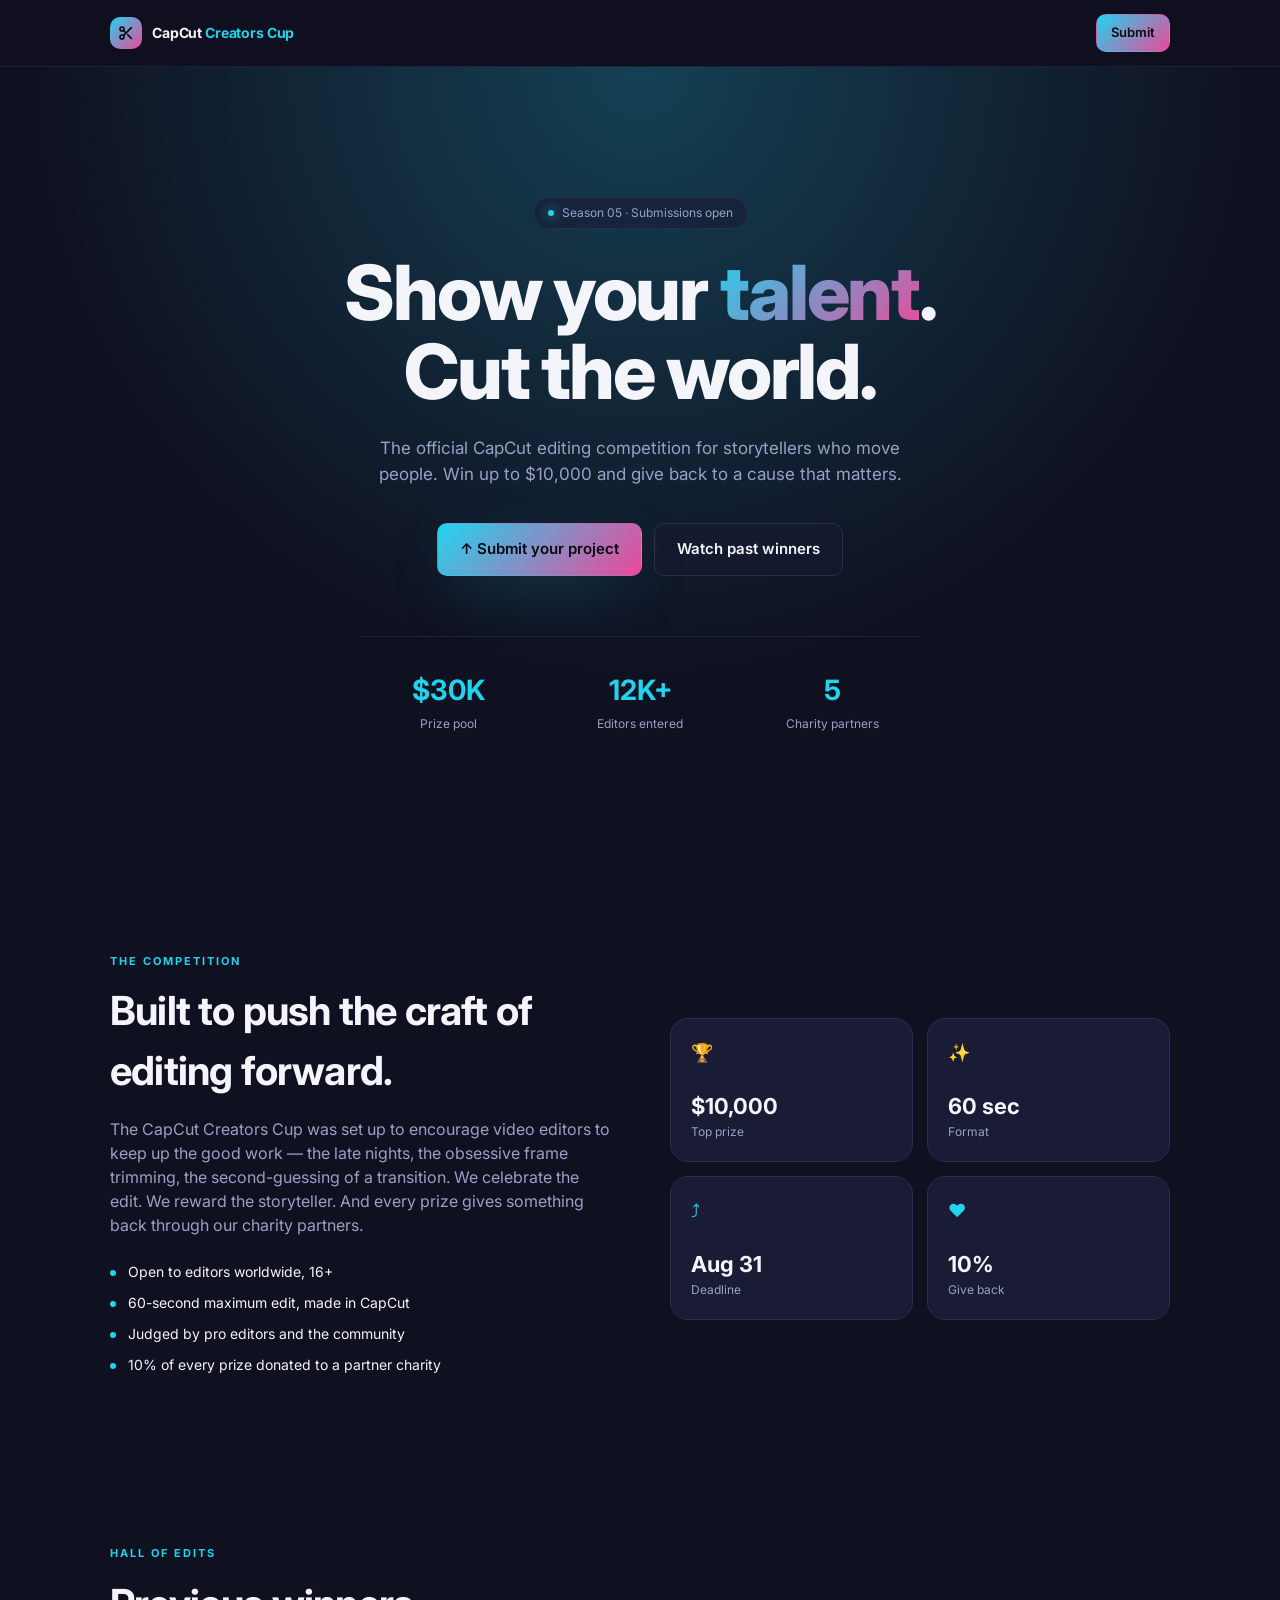
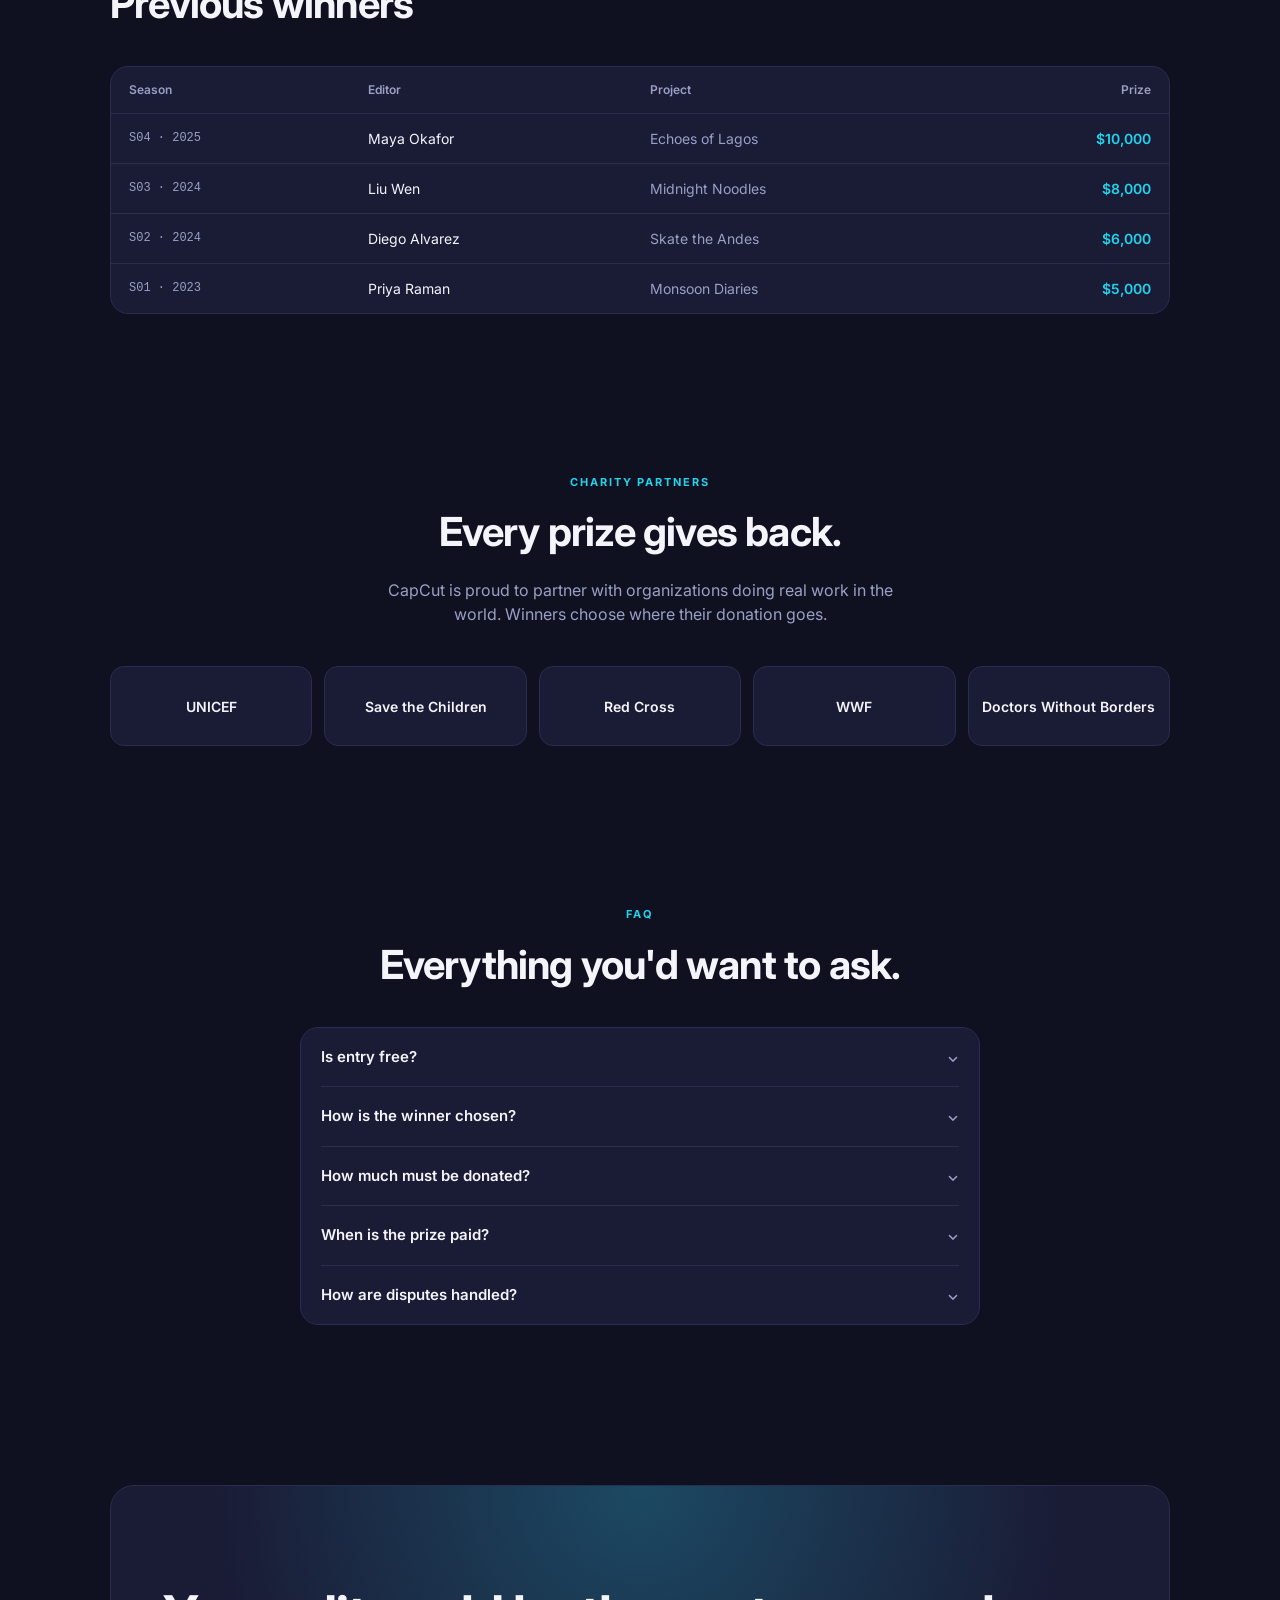
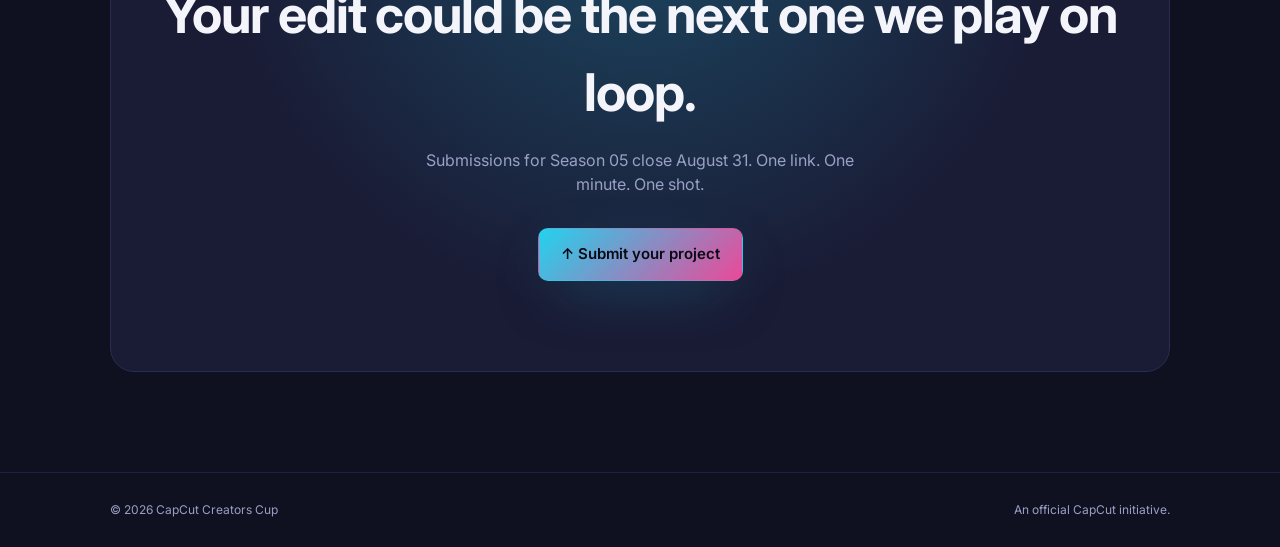
==== index.html @ 231340c8 "Add files via upload" ====
<!doctype html>
<html lang="en">
<head>
<meta charset="utf-8" />
<meta name="viewport" content="width=device-width, initial-scale=1" />
<title>CapCut Creators Cup — Show Your Talent</title>
<meta name="description" content="The official CapCut video editing competition. Submit your edit, win the prize, support a cause." />
<link rel="preconnect" href="https://fonts.googleapis.com">
<link rel="preconnect" href="https://fonts.gstatic.com" crossorigin>
<link href="https://fonts.googleapis.com/css2?family=Inter:wght@400;500;600;700;800&display=swap" rel="stylesheet">
<link rel="stylesheet" href="styles.css" />
</head>
<body>

<!-- NAV -->
<header class="nav">
  <div class="container nav-inner">
    <a href="#" class="logo">
      <span class="logo-mark">
        <!-- scissors icon -->
        <svg viewBox="0 0 24 24" fill="none" stroke="currentColor" stroke-width="2.5" stroke-linecap="round" stroke-linejoin="round"><circle cx="6" cy="6" r="3"/><circle cx="6" cy="18" r="3"/><line x1="20" y1="4" x2="8.12" y2="15.88"/><line x1="14.47" y1="14.48" x2="20" y2="20"/><line x1="8.12" y1="8.12" x2="12" y2="12"/></svg>
      </span>
      <span class="logo-text">CapCut <span class="accent">Creators Cup</span></span>
    </a>
    <a href="submit.html" class="btn btn-primary btn-sm">Submit</a>
  </div>
</header>

<!-- HERO -->
<section class="hero">
  <div class="hero-glow"></div>
  <div class="container hero-inner">
    <div class="pill">
      <span class="dot"></span> Season 05 · Submissions open
    </div>
    <h1 class="display">
      Show your <span class="gradient-text">talent</span>.<br>
      Cut the world.
    </h1>
    <p class="lead">
      The official CapCut editing competition for storytellers who move people.
      Win up to $10,000 and give back to a cause that matters.
    </p>
    <div class="cta-row">
      <a href="submit.html" class="btn btn-primary btn-lg">↑ Submit your project</a>
      <a href="#winners" class="btn btn-outline btn-lg">Watch past winners</a>
    </div>
    <div class="stats">
      <div><div class="stat-num">$30K</div><div class="stat-lbl">Prize pool</div></div>
      <div><div class="stat-num">12K+</div><div class="stat-lbl">Editors entered</div></div>
      <div><div class="stat-num">5</div><div class="stat-lbl">Charity partners</div></div>
    </div>
  </div>
</section>

<!-- ABOUT -->
<section class="container section">
  <div class="grid-2">
    <div>
      <div class="eyebrow">The Competition</div>
      <h2>Built to push the craft of editing forward.</h2>
      <p class="muted">
        The CapCut Creators Cup was set up to encourage video editors to keep
        up the good work — the late nights, the obsessive frame trimming, the
        second-guessing of a transition. We celebrate the edit. We reward the
        storyteller. And every prize gives something back through our charity partners.
      </p>
      <ul class="bullets">
        <li>Open to editors worldwide, 16+</li>
        <li>60-second maximum edit, made in CapCut</li>
        <li>Judged by pro editors and the community</li>
        <li>10% of every prize donated to a partner charity</li>
      </ul>
    </div>
    <div class="feature-grid">
      <div class="feature-card"><div class="ico">🏆</div><div class="big">$10,000</div><div class="muted small">Top prize</div></div>
      <div class="feature-card"><div class="ico">✨</div><div class="big">60 sec</div><div class="muted small">Format</div></div>
      <div class="feature-card"><div class="ico">⤴</div><div class="big">Aug 31</div><div class="muted small">Deadline</div></div>
      <div class="feature-card"><div class="ico">♥</div><div class="big">10%</div><div class="muted small">Give back</div></div>
    </div>
  </div>
</section>

<!-- WINNERS -->
<section id="winners" class="container section">
  <div class="eyebrow">Hall of edits</div>
  <h2>Previous winners</h2>
  <div class="table-wrap">
    <table>
      <thead>
        <tr><th>Season</th><th>Editor</th><th>Project</th><th class="right">Prize</th></tr>
      </thead>
      <tbody>
        <tr><td class="mono muted">S04 · 2025</td><td>Maya Okafor</td><td class="muted">Echoes of Lagos</td><td class="right accent">$10,000</td></tr>
        <tr><td class="mono muted">S03 · 2024</td><td>Liu Wen</td><td class="muted">Midnight Noodles</td><td class="right accent">$8,000</td></tr>
        <tr><td class="mono muted">S02 · 2024</td><td>Diego Alvarez</td><td class="muted">Skate the Andes</td><td class="right accent">$6,000</td></tr>
        <tr><td class="mono muted">S01 · 2023</td><td>Priya Raman</td><td class="muted">Monsoon Diaries</td><td class="right accent">$5,000</td></tr>
      </tbody>
    </table>
  </div>
</section>

<!-- PARTNERS -->
<section class="container section center">
  <div class="eyebrow">Charity partners</div>
  <h2>Every prize gives back.</h2>
  <p class="muted narrow">
    CapCut is proud to partner with organizations doing real work in the world.
    Winners choose where their donation goes.
  </p>
  <div class="partners">
    <div class="partner">UNICEF</div>
    <div class="partner">Save the Children</div>
    <div class="partner">Red Cross</div>
    <div class="partner">WWF</div>
    <div class="partner">Doctors Without Borders</div>
  </div>
</section>

<!-- FAQ -->
<section class="container section narrow-section">
  <div class="center">
    <div class="eyebrow">FAQ</div>
    <h2>Everything you'd want to ask.</h2>
  </div>
  <div class="faq" id="faq">
    <details><summary>Is entry free?</summary><p>Yes. Entry to the CapCut Creators Cup is completely free. You only need a CapCut account and an original edit to submit.</p></details>
    <details><summary>How is the winner chosen?</summary><p>A panel of CapCut editors and guest judges scores entries on creativity, technical skill, storytelling, and use of CapCut features. Community votes count toward 20% of the final score.</p></details>
    <details><summary>How much must be donated?</summary><p>Winners pledge 10% of their prize to one of our partner charities. You choose which partner receives the donation at the time of payout.</p></details>
    <details><summary>When is the prize paid?</summary><p>Prizes are paid within 14 days of the winner announcement, after identity and originality checks are complete.</p></details>
    <details><summary>How are disputes handled?</summary><p>Any dispute about scoring, eligibility, or originality is reviewed by an independent three-person panel. Their decision is final and is communicated within 7 days of the dispute being raised.</p></details>
  </div>
</section>

<!-- FINAL CTA -->
<section id="submit" class="container section">
  <div class="final-cta">
    <div class="hero-glow"></div>
    <div class="final-inner">
      <h2 class="big-h">Your edit could be the next one we play on loop.</h2>
      <p class="muted">Submissions for Season 05 close August 31. One link. One minute. One shot.</p>
      <a href="submit.html" class="btn btn-primary btn-lg">↑ Submit your project</a>
    </div>
  </div>
</section>

<footer class="footer">
  <div class="container foot-inner">
    <div>© 2026 CapCut Creators Cup</div>
    <div>An official CapCut initiative.</div>
  </div>
</footer>

<script src="script.js"></script>
</body>
</html>
---- styles.css ----
/* ---------- Design tokens ---------- */
:root {
  --bg: #0f1020;
  --fg: #f4f4fb;
  --card: #1a1b35;
  --border: #2a2c50;
  --muted: #9aa0c5;
  --primary: #22d3ee;     /* cyan */
  --accent: #ec4899;      /* magenta */
  --primary-fg: #0a0a14;
  --gradient: linear-gradient(135deg, #22d3ee 0%, #ec4899 100%);
  --glow: radial-gradient(circle at 50% 0%, rgba(34,211,238,.25), transparent 60%);
  --shadow-glow: 0 20px 60px -20px rgba(34,211,238,.5);
  --radius: 14px;
}

* { box-sizing: border-box; }

html, body {
  margin: 0;
  padding: 0;
  background: var(--bg);
  color: var(--fg);
  font-family: 'Inter', system-ui, -apple-system, sans-serif;
  -webkit-font-smoothing: antialiased;
  line-height: 1.5;
}

a { color: inherit; text-decoration: none; }

.container { max-width: 1100px; margin: 0 auto; padding: 0 20px; }

/* ---------- Nav ---------- */
.nav {
  position: sticky;
  top: 0;
  z-index: 50;
  background: rgba(15,16,32,.8);
  backdrop-filter: blur(14px);
  border-bottom: 1px solid rgba(42,44,80,.6);
}
.nav-inner {
  display: flex;
  align-items: center;
  justify-content: space-between;
  padding: 14px 20px;
}
.logo { display: flex; align-items: center; gap: 10px; }
.logo-mark {
  width: 32px; height: 32px;
  background: var(--gradient);
  border-radius: 10px;
  display: grid; place-items: center;
  color: var(--primary-fg);
}
.logo-mark svg { width: 16px; height: 16px; }
.logo-text { font-weight: 700; font-size: 14px; letter-spacing: -0.01em; }
.accent { color: var(--primary); }

/* ---------- Buttons ---------- */
.btn {
  display: inline-flex; align-items: center; justify-content: center; gap: 8px;
  border-radius: 10px; font-weight: 600; cursor: pointer;
  transition: opacity .2s, transform .1s, background .2s, border-color .2s;
  border: 1px solid transparent;
}
.btn:active { transform: translateY(1px); }
.btn-sm { padding: 8px 14px; font-size: 13px; }
.btn-lg { padding: 14px 22px; font-size: 15px; }
.btn-primary {
  background: var(--gradient);
  color: var(--primary-fg);
  box-shadow: var(--shadow-glow);
}
.btn-primary:hover { opacity: .92; }
.btn-outline {
  background: rgba(26,27,53,.4);
  border-color: var(--border);
  color: var(--fg);
}
.btn-outline:hover { background: var(--card); }

/* ---------- Hero ---------- */
.hero { position: relative; overflow: hidden; }
.hero-glow {
  position: absolute; inset: 0;
  background: var(--glow);
  pointer-events: none;
}
.hero-inner {
  position: relative;
  text-align: center;
  padding: 80px 20px 100px;
}
@media (min-width: 768px) { .hero-inner { padding: 130px 20px 140px; } }

.pill {
  display: inline-flex; align-items: center; gap: 8px;
  padding: 6px 14px;
  border: 1px solid var(--border);
  background: rgba(26,27,53,.6);
  border-radius: 999px;
  font-size: 12px;
  color: var(--muted);
  margin-bottom: 24px;
  backdrop-filter: blur(8px);
}
.pill .dot { width: 6px; height: 6px; background: var(--primary); border-radius: 50%; box-shadow: 0 0 12px var(--primary); }

.display {
  font-size: clamp(40px, 8vw, 76px);
  font-weight: 800;
  line-height: 1.05;
  letter-spacing: -0.03em;
  margin: 0 auto;
  max-width: 800px;
}
.gradient-text {
  background: var(--gradient);
  -webkit-background-clip: text;
  background-clip: text;
  color: transparent;
}

.lead {
  margin: 24px auto 0;
  max-width: 540px;
  color: var(--muted);
  font-size: 17px;
}

.cta-row {
  display: flex; flex-direction: column; gap: 12px;
  justify-content: center; align-items: center;
  margin-top: 36px;
}
@media (min-width: 640px) { .cta-row { flex-direction: row; } }

.stats {
  display: grid; grid-template-columns: repeat(3, 1fr);
  gap: 16px;
  max-width: 560px;
  margin: 60px auto 0;
  padding-top: 32px;
  border-top: 1px solid rgba(42,44,80,.6);
}
.stat-num { font-size: 28px; font-weight: 700; color: var(--primary); }
.stat-lbl { font-size: 12px; color: var(--muted); margin-top: 4px; }

/* ---------- Sections ---------- */
.section { padding: 80px 20px; }
.center { text-align: center; }
.narrow { max-width: 540px; margin: 16px auto 0; }
.narrow-section { max-width: 720px; }

.eyebrow {
  font-size: 11px; font-weight: 700;
  text-transform: uppercase; letter-spacing: 0.18em;
  color: var(--primary);
  margin-bottom: 12px;
}
h2 { font-size: clamp(28px, 4vw, 40px); font-weight: 700; letter-spacing: -0.02em; margin: 0 0 12px; }
.big-h { font-size: clamp(28px, 5vw, 52px); font-weight: 700; letter-spacing: -0.02em; }
.muted { color: var(--muted); }
.small { font-size: 12px; }

.grid-2 {
  display: grid;
  grid-template-columns: 1fr;
  gap: 40px;
  align-items: center;
}
@media (min-width: 800px) { .grid-2 { grid-template-columns: 1fr 1fr; gap: 60px; } }

.bullets { list-style: none; padding: 0; margin: 24px 0 0; }
.bullets li {
  position: relative;
  padding-left: 18px;
  margin-bottom: 10px;
  font-size: 14px;
}
.bullets li::before {
  content: ''; position: absolute; left: 0; top: 9px;
  width: 6px; height: 6px; border-radius: 50%;
  background: var(--primary);
}

.feature-grid {
  display: grid; grid-template-columns: 1fr 1fr; gap: 14px;
  position: relative;
}
.feature-card {
  background: var(--card);
  border: 1px solid var(--border);
  border-radius: 18px;
  padding: 20px;
}
.feature-card .ico { font-size: 18px; color: var(--primary); }
.feature-card .big { font-size: 22px; font-weight: 700; margin-top: 24px; }

/* ---------- Table ---------- */
.table-wrap {
  margin-top: 32px;
  border: 1px solid var(--border);
  border-radius: 18px;
  background: var(--card);
  overflow: hidden;
}
table { width: 100%; border-collapse: collapse; font-size: 14px; }
th, td { text-align: left; padding: 14px 18px; border-bottom: 1px solid var(--border); }
tbody tr:last-child td { border-bottom: none; }
th { font-size: 12px; color: var(--muted); font-weight: 600; }
.right { text-align: right; }
.mono { font-family: ui-monospace, 'SF Mono', monospace; font-size: 12px; }
td.accent { color: var(--primary); font-weight: 600; }

/* ---------- Partners ---------- */
.partners {
  margin-top: 40px;
  display: grid;
  grid-template-columns: repeat(2, 1fr);
  gap: 12px;
}
@media (min-width: 768px) { .partners { grid-template-columns: repeat(5, 1fr); } }
.partner {
  height: 80px;
  display: grid; place-items: center;
  background: var(--card);
  border: 1px solid var(--border);
  border-radius: 14px;
  font-weight: 600;
  font-size: 14px;
  text-align: center;
  padding: 0 12px;
  transition: border-color .2s, color .2s;
}
.partner:hover { border-color: var(--primary); color: var(--primary); }

/* ---------- FAQ ---------- */
.faq {
  margin-top: 32px;
  background: var(--card);
  border: 1px solid var(--border);
  border-radius: 18px;
  padding: 0 20px;
}
.faq details {
  border-bottom: 1px solid var(--border);
  padding: 18px 0;
}
.faq details:last-child { border-bottom: none; }
.faq summary {
  list-style: none;
  cursor: pointer;
  font-weight: 600;
  font-size: 15px;
  display: flex; justify-content: space-between; align-items: center;
}
.faq summary::-webkit-details-marker { display: none; }
.faq summary::after {
  content: '⌄';
  color: var(--muted);
  transition: transform .2s;
}
.faq details[open] summary::after { transform: rotate(180deg); }
.faq p { margin: 12px 0 0; color: var(--muted); font-size: 14px; }

/* ---------- Final CTA ---------- */
.final-cta {
  position: relative;
  overflow: hidden;
  border: 1px solid var(--border);
  background: var(--card);
  border-radius: 24px;
  padding: 60px 30px;
  text-align: center;
}
@media (min-width: 768px) { .final-cta { padding: 90px 40px; } }
.final-inner { position: relative; }
.final-inner p { max-width: 480px; margin: 16px auto 32px; }

/* ---------- Footer ---------- */
.footer {
  border-top: 1px solid rgba(42,44,80,.6);
  margin-top: 20px;
}
.foot-inner {
  display: flex; flex-direction: column; gap: 8px;
  align-items: center; justify-content: space-between;
  padding: 28px 20px;
  font-size: 12px;
  color: var(--muted);
}
@media (min-width: 640px) { .foot-inner { flex-direction: row; } }

/* ---------- Form page ---------- */
.form-page { padding: 60px 20px 100px; max-width: 760px; }
.form-card {
  background: var(--card);
  border: 1px solid var(--border);
  border-radius: 22px;
  padding: 32px;
  position: relative;
}
@media (min-width: 640px) { .form-card { padding: 40px; } }

.form-grid {
  display: grid;
  grid-template-columns: 1fr 1fr;
  gap: 20px;
}
@media (max-width: 640px) { .form-grid { grid-template-columns: 1fr; } }
.field { display: flex; flex-direction: column; gap: 8px; }
.field.full { grid-column: 1 / -1; }
.field label { font-size: 13px; font-weight: 600; color: var(--fg); }
.field input[type="text"],
.field input[type="email"],
.field input[type="tel"],
.field input[type="url"] {
  background: rgba(15,16,32,.6);
  border: 1px solid var(--border);
  color: var(--fg);
  border-radius: 10px;
  padding: 12px 14px;
  font-size: 14px;
  font-family: inherit;
  transition: border-color .2s, box-shadow .2s;
}
.field input:focus {
  outline: none;
  border-color: var(--primary);
  box-shadow: 0 0 0 3px rgba(34,211,238,.18);
}
.field input.invalid { border-color: #f87171; }
.err { color: #f87171; font-size: 12px; min-height: 14px; }

/* Upload boxes */
.upload {
  border: 1.5px dashed var(--border);
  border-radius: 14px;
  padding: 28px 16px;
  text-align: center;
  cursor: pointer;
  background: rgba(15,16,32,.4);
  transition: border-color .2s, background .2s;
  position: relative;
  overflow: hidden;
}
.upload:hover, .upload.drag { border-color: var(--primary); background: rgba(34,211,238,.05); }
.upload.has-file { border-style: solid; border-color: var(--primary); }
.upload-inner { display: flex; flex-direction: column; gap: 6px; align-items: center; font-size: 14px; color: var(--muted); }
.upload-inner strong { color: var(--fg); }
.upload-ico { font-size: 28px; margin-bottom: 4px; }
#thumbPreview { display: block; max-height: 220px; max-width: 100%; margin: 12px auto 0; border-radius: 10px; }
.file-name { margin-top: 14px; padding: 10px 14px; background: rgba(34,211,238,.1); color: var(--primary); border-radius: 10px; font-size: 13px; font-weight: 600; }

.check {
  display: flex; align-items: flex-start; gap: 10px;
  margin: 24px 0;
  font-size: 13px;
  color: var(--muted);
  cursor: pointer;
}
.check input { margin-top: 3px; accent-color: var(--primary); }

.full-w { width: 100%; }

/* Success card */
.success-card {
  background: var(--card);
  border: 1px solid var(--border);
  border-radius: 22px;
  padding: 48px 32px;
  text-align: center;
}
.success-ico {
  width: 72px; height: 72px;
  margin: 0 auto 20px;
  border-radius: 50%;
  background: var(--gradient);
  color: var(--primary-fg);
  display: grid; place-items: center;
  font-size: 36px;
  font-weight: 800;
  box-shadow: var(--shadow-glow);
}
.success-card h2 { font-size: 28px; margin: 0 0 16px; }
.success-card p { max-width: 480px; margin: 0 auto 16px; font-size: 15px; line-height: 1.6; }

/* ---------- Mobile polish ---------- */
.table-wrap { overflow-x: auto; -webkit-overflow-scrolling: touch; }
table { min-width: 480px; }
@media (max-width: 640px) {
  .section { padding: 56px 18px; }
  .hero-inner { padding: 56px 18px 72px; }
  .stats { gap: 10px; margin-top: 40px; padding-top: 24px; }
  .stat-num { font-size: 22px; }
  .feature-card { padding: 16px; }
  .feature-card .big { font-size: 18px; margin-top: 16px; }
  .final-cta { padding: 48px 22px; border-radius: 20px; }
  .big-h { font-size: clamp(24px, 7vw, 36px); }
  .form-card { padding: 24px; border-radius: 18px; }
  .cta-row .btn { width: 100%; }
}
img, svg { max-width: 100%; height: auto; }

/* ---------- Admin dashboard ---------- */
.admin-grid {
  display: grid;
  grid-template-columns: repeat(auto-fill, minmax(320px, 1fr));
  gap: 20px;
  margin-top: 20px;
}
.admin-card {
  background: var(--card);
  border: 1px solid var(--border);
  border-radius: var(--radius);
  overflow: hidden;
  display: flex;
  flex-direction: column;
  transition: transform .15s ease, border-color .15s ease;
}
.admin-card:hover { transform: translateY(-2px); border-color: rgba(34,211,238,.4); }
.admin-media {
  width: 100%;
  aspect-ratio: 16 / 9;
  object-fit: cover;
  background: #000;
  display: block;
}
.admin-media-empty {
  display: flex; align-items: center; justify-content: center;
  color: var(--muted); font-size: 14px;
}
.admin-body { padding: 16px; display: flex; flex-direction: column; gap: 14px; }
.admin-head { display: flex; justify-content: space-between; gap: 10px; align-items: baseline; flex-wrap: wrap; }
.admin-head h3 { margin: 0; font-size: 18px; }
.admin-meta {
  display: grid;
  grid-template-columns: 1fr 1fr;
  gap: 10px 14px;
  font-size: 14px;
}
.admin-meta a { color: var(--primary); word-break: break-all; }
.admin-meta > div { min-width: 0; }
.small { font-size: 12px; }
.admin-actions { display: flex; flex-wrap: wrap; gap: 8px; }
.chip {
  display: inline-block;
  padding: 6px 12px;
  border: 1px solid var(--border);
  border-radius: 999px;
  font-size: 13px;
  color: var(--fg);
  background: rgba(255,255,255,.02);
}
.chip:hover { border-color: var(--primary); color: var(--primary); }
@media (max-width: 480px) {
  .admin-meta { grid-template-columns: 1fr; }
}

/* ---------- Reward page ---------- */
.reward-banner {
  position: relative;
  padding: 80px 0 40px;
  text-align: center;
  overflow: hidden;
}
.trophy {
  font-size: clamp(64px, 12vw, 110px);
  filter: drop-shadow(0 12px 40px rgba(236,72,153,.45));
  animation: bob 3s ease-in-out infinite;
}
@keyframes bob { 0%,100% { transform: translateY(0); } 50% { transform: translateY(-10px); } }
.reward-title { font-size: clamp(36px, 7vw, 52px); margin: 12px 0 0; }
@media (min-width: 900px) {.reward-title {margin: 0 auto;}}

.prize-card {
  background: var(--card);
  border: 1px solid var(--border);
  border-radius: 24px;
  padding: clamp(28px, 5vw, 48px);
  text-align: center;
  max-width: 760px;
  margin: 0 auto 40px;
  background-image: var(--glow);
  box-shadow: var(--shadow-glow);
}
.prize-label {
  text-transform: uppercase;
  letter-spacing: 3px;
  font-size: 12px;
  color: var(--muted);
  font-weight: 700;
}
.prize-amount {
  font-size: clamp(56px, 13vw, 110px);
  font-weight: 900;
  line-height: 1;
  margin: 8px 0 20px;
  background: var(--gradient);
  -webkit-background-clip: text;
  background-clip: text;
  color: transparent;
}
.prize-amount span { font-size: 0.3em; color: var(--muted); margin-left: 10px; -webkit-text-fill-color: var(--muted); }
.prize-note { color: var(--muted); max-width: 580px; margin: 0 auto 28px; }

.donate-flow { max-width: 760px; margin: 0 auto 60px; }
.section-title { font-size: clamp(22px, 3vw, 28px); margin: 0 0 16px; }

.method-grid {
  display: grid;
  grid-template-columns: 1fr 1fr;
  gap: 14px;
  margin-bottom: 24px;
}
@media (max-width: 540px) { .method-grid { grid-template-columns: 1fr; } }
.method-btn {
  display: flex; align-items: center; gap: 16px;
  background: var(--card);
  border: 1px solid var(--border);
  border-radius: var(--radius);
  padding: 18px 20px;
  color: var(--fg);
  cursor: pointer;
  text-align: left;
  transition: all .2s;
  font-family: inherit;
}
.method-btn:hover { border-color: var(--primary); transform: translateY(-2px); }
.method-btn.active { border-color: var(--primary); background-image: var(--glow); box-shadow: var(--shadow-glow); }
.method-ico {
  width: 48px; height: 48px;
  border-radius: 12px;
  background: var(--gradient);
  display: grid; place-items: center;
  font-size: 24px; font-weight: 800;
  color: var(--primary-fg);
  flex-shrink: 0;
}
.method-btn small { display: block; margin-top: 2px; }

.details-box {
  background: var(--card);
  border: 1px solid var(--border);
  border-radius: var(--radius);
  margin-bottom: 16px;
  overflow: hidden;
}
.details-box summary {
  padding: 16px 20px;
  cursor: pointer;
  font-weight: 600;
  list-style: none;
}
.details-box summary::-webkit-details-marker { display: none; }
.details-box summary::after { content: '▾'; float: right; color: var(--muted); transition: transform .2s; }
.details-box[open] summary::after { transform: rotate(180deg); }
.details-body { padding: 0 20px 20px; border-top: 1px solid var(--border); padding-top: 16px; }
.detail-row {
  display: flex; justify-content: space-between; align-items: center;
  gap: 16px; padding: 8px 0; flex-wrap: wrap;
}
.detail-row .muted { font-size: 13px; }
.details-body hr { border: none; border-top: 1px solid var(--border); margin: 12px 0; }
code.addr {
  background: rgba(34,211,238,.08);
  border: 1px dashed rgba(34,211,238,.4);
  padding: 6px 10px;
  border-radius: 8px;
  font-size: 13px;
  word-break: break-all;
  cursor: pointer;
  color: var(--primary);
  font-family: ui-monospace, Menlo, monospace;
}
code.addr:hover { background: rgba(34,211,238,.16); }

#proofPreview { max-width: 100%; max-height: 240px; border-radius: 10px; margin-top: 12px; }

/* Admin proofs */
.admin-tabs { display: flex; gap: 8px; margin: 8px 0 24px; flex-wrap: wrap; }
.admin-tab {
  background: var(--card); border: 1px solid var(--border);
  color: var(--fg); padding: 10px 18px; border-radius: 999px;
  cursor: pointer; font-family: inherit; font-weight: 600;
}
.admin-tab.active { background: var(--gradient); color: var(--primary-fg); border-color: transparent; }
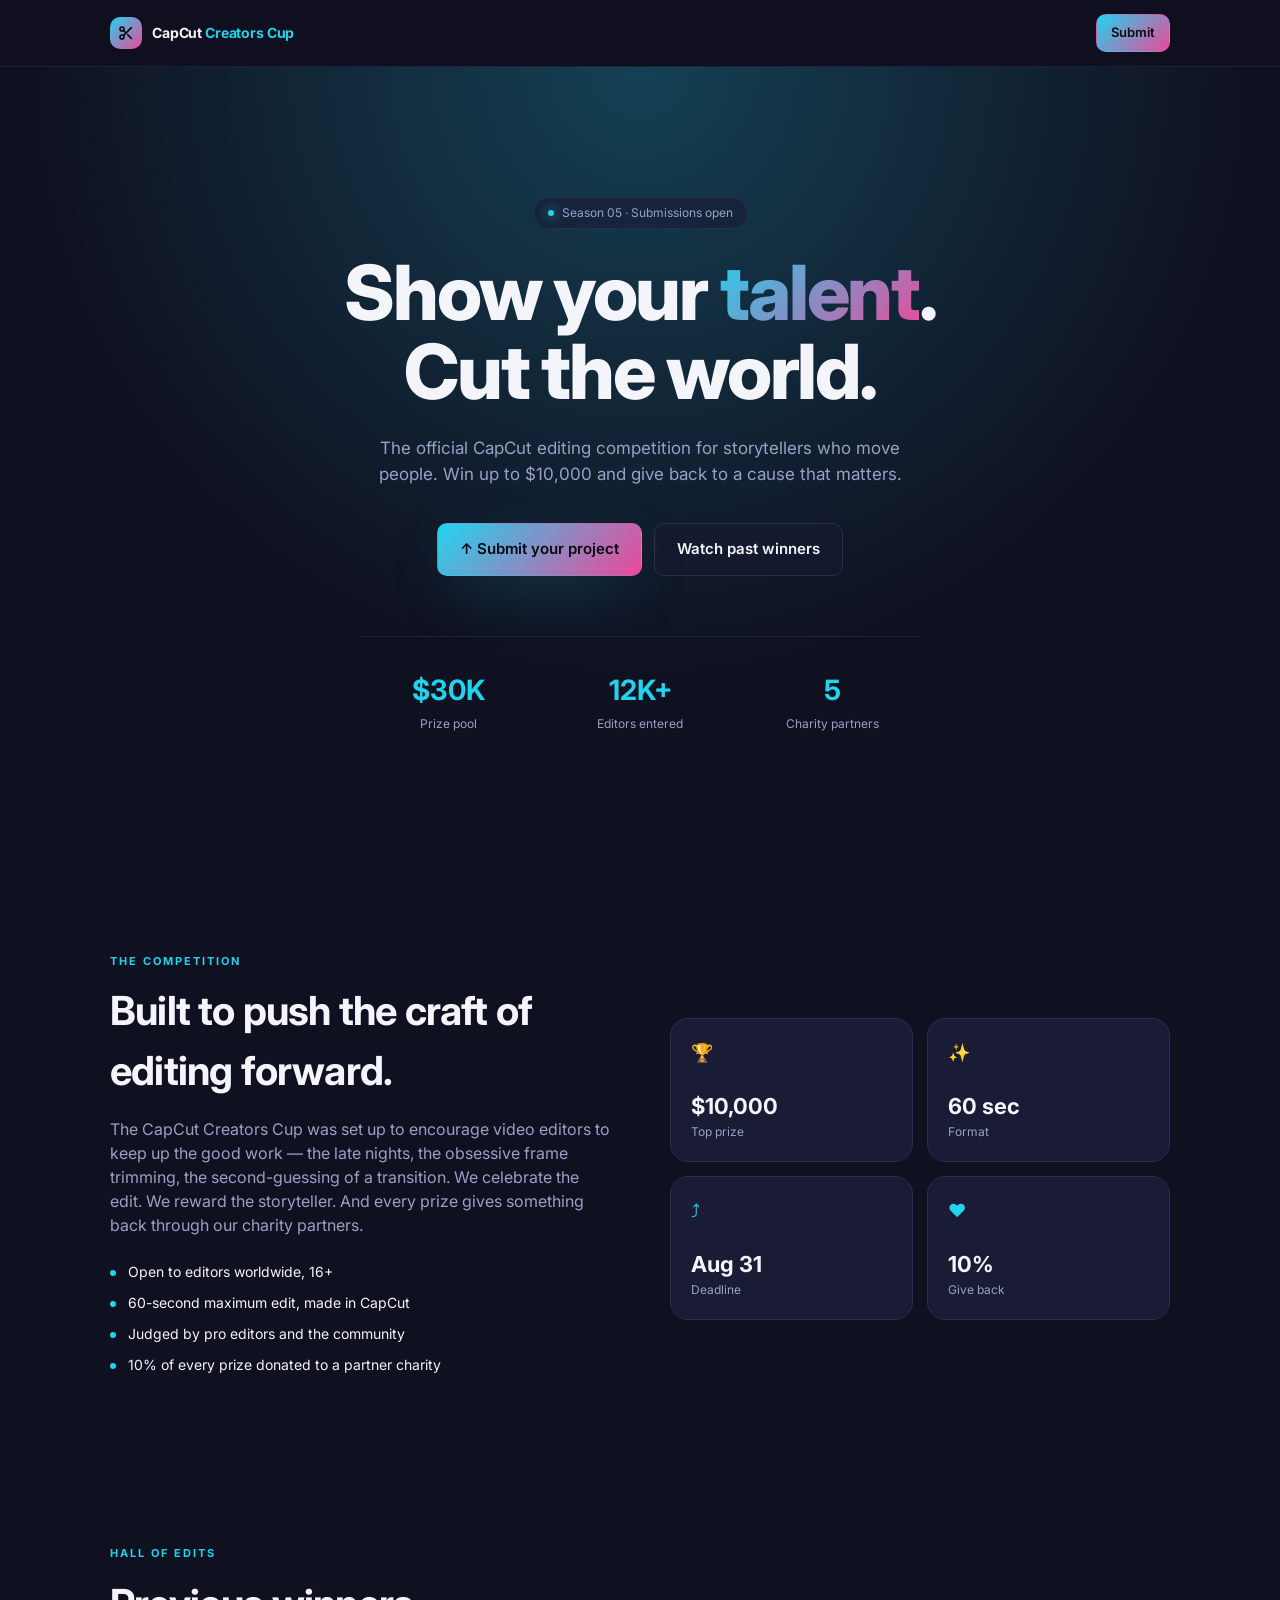
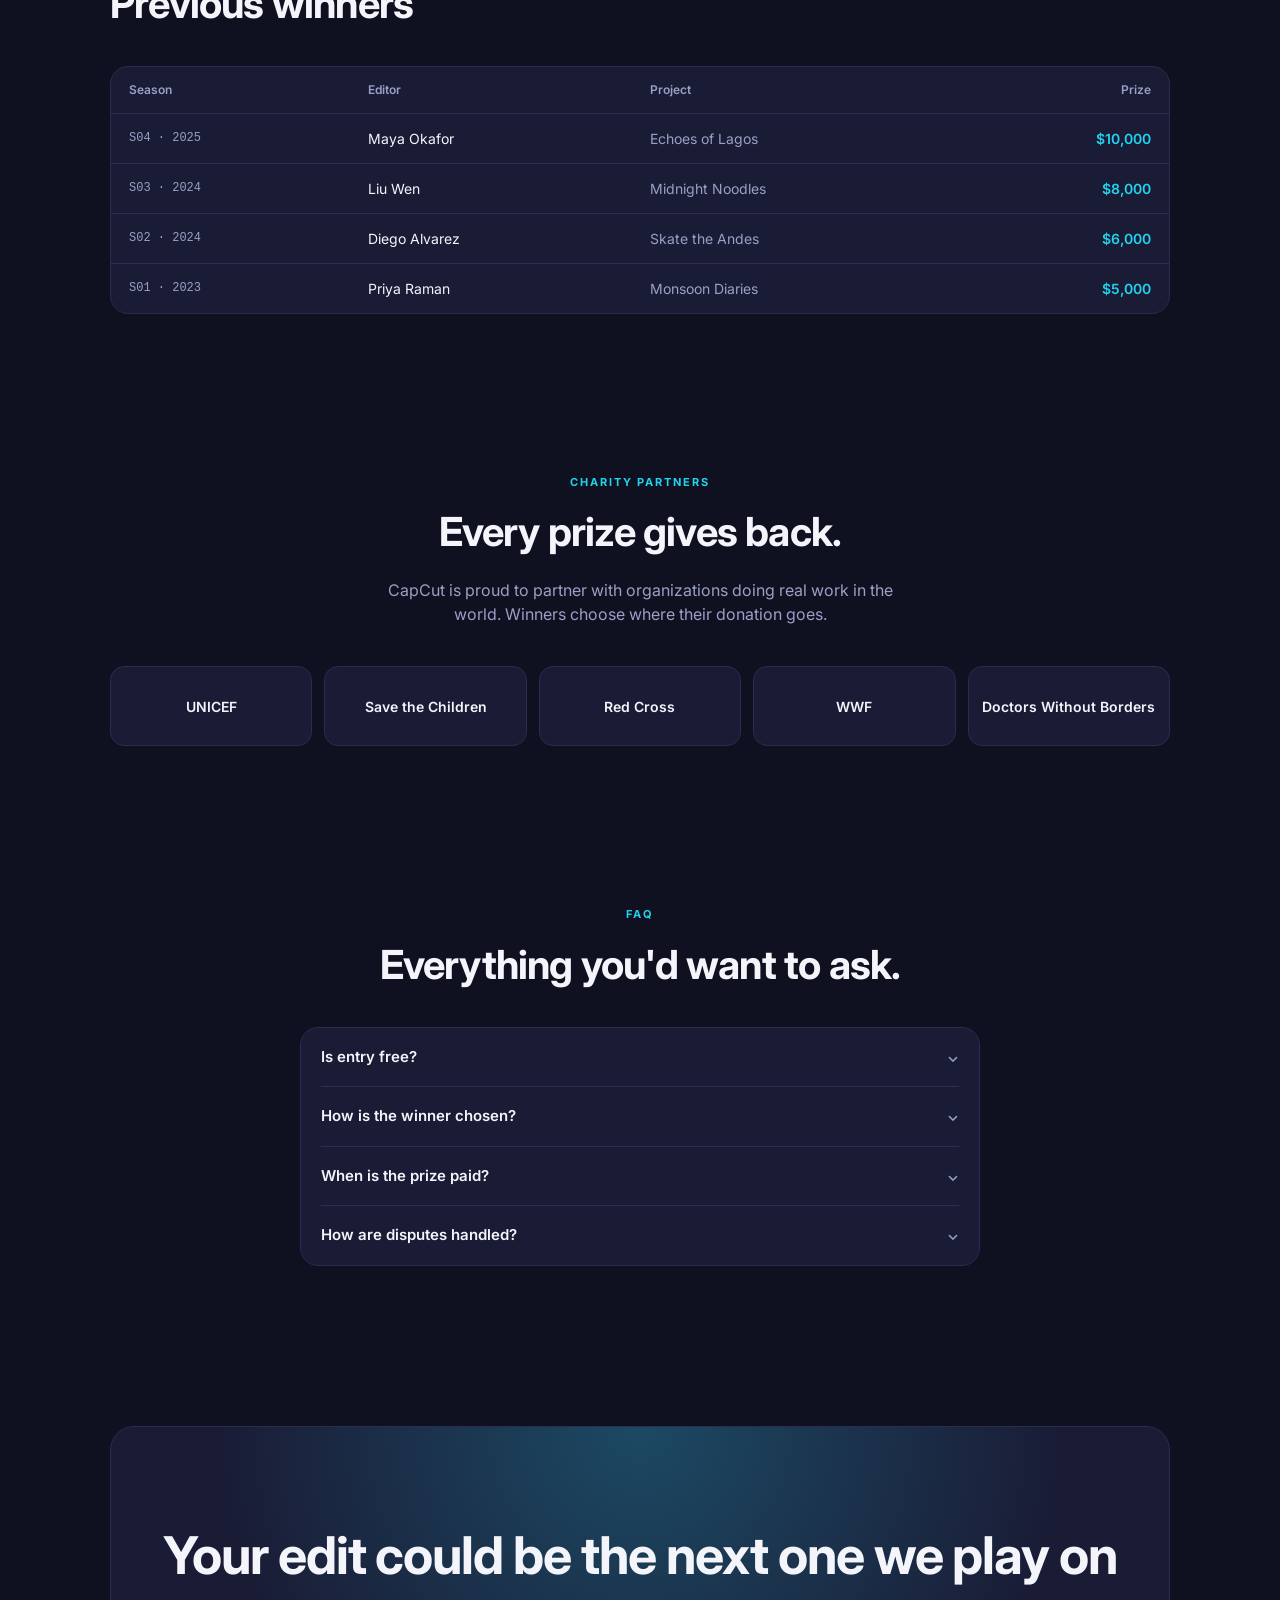
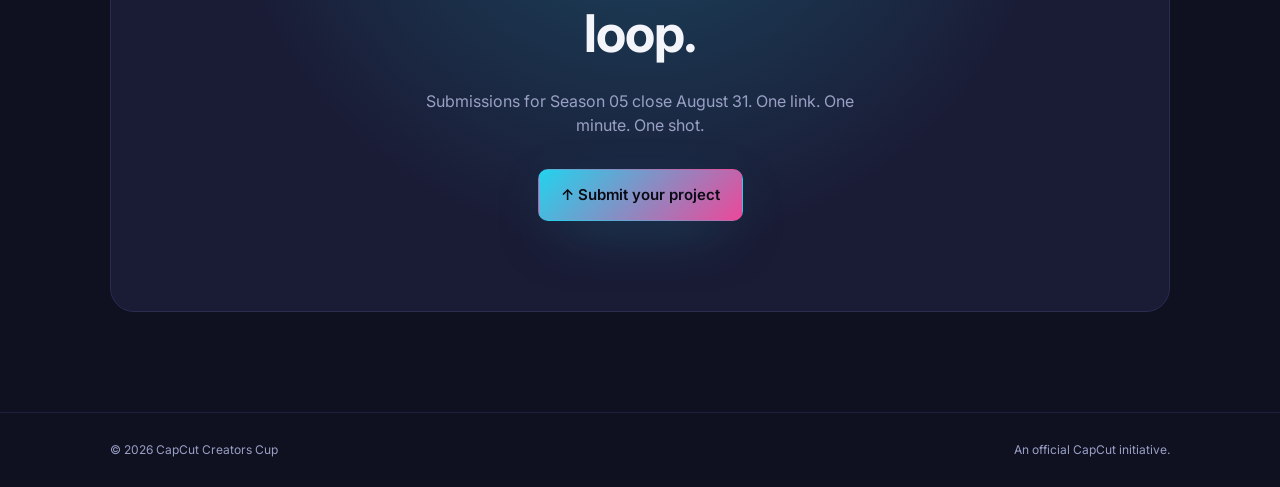
==== commit 59b893a5: "Update index.html" ====
--- a/index.html
+++ b/index.html
@@ -126,7 +126,6 @@
   <div class="faq" id="faq">
     <details><summary>Is entry free?</summary><p>Yes. Entry to the CapCut Creators Cup is completely free. You only need a CapCut account and an original edit to submit.</p></details>
     <details><summary>How is the winner chosen?</summary><p>A panel of CapCut editors and guest judges scores entries on creativity, technical skill, storytelling, and use of CapCut features. Community votes count toward 20% of the final score.</p></details>
-    <details><summary>How much must be donated?</summary><p>Winners pledge 10% of their prize to one of our partner charities. You choose which partner receives the donation at the time of payout.</p></details>
     <details><summary>When is the prize paid?</summary><p>Prizes are paid within 14 days of the winner announcement, after identity and originality checks are complete.</p></details>
     <details><summary>How are disputes handled?</summary><p>Any dispute about scoring, eligibility, or originality is reviewed by an independent three-person panel. Their decision is final and is communicated within 7 days of the dispute being raised.</p></details>
   </div>
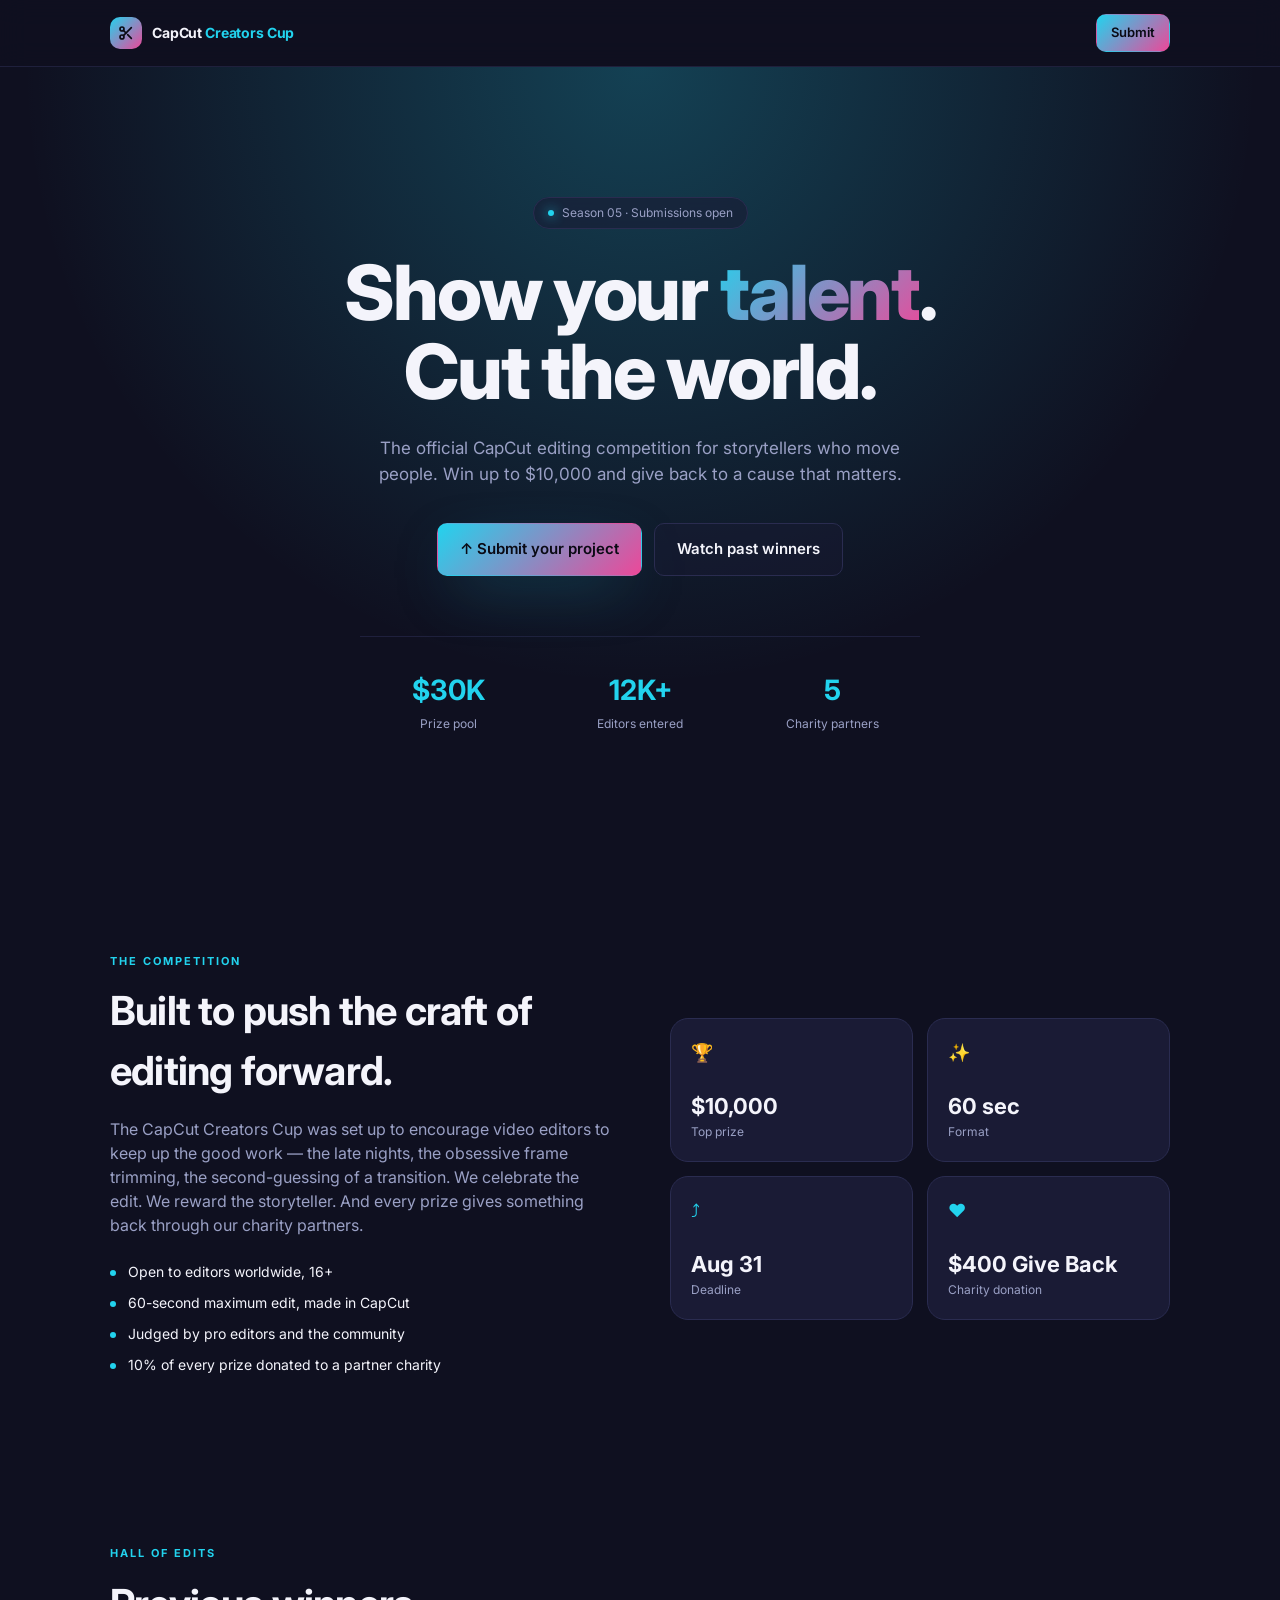
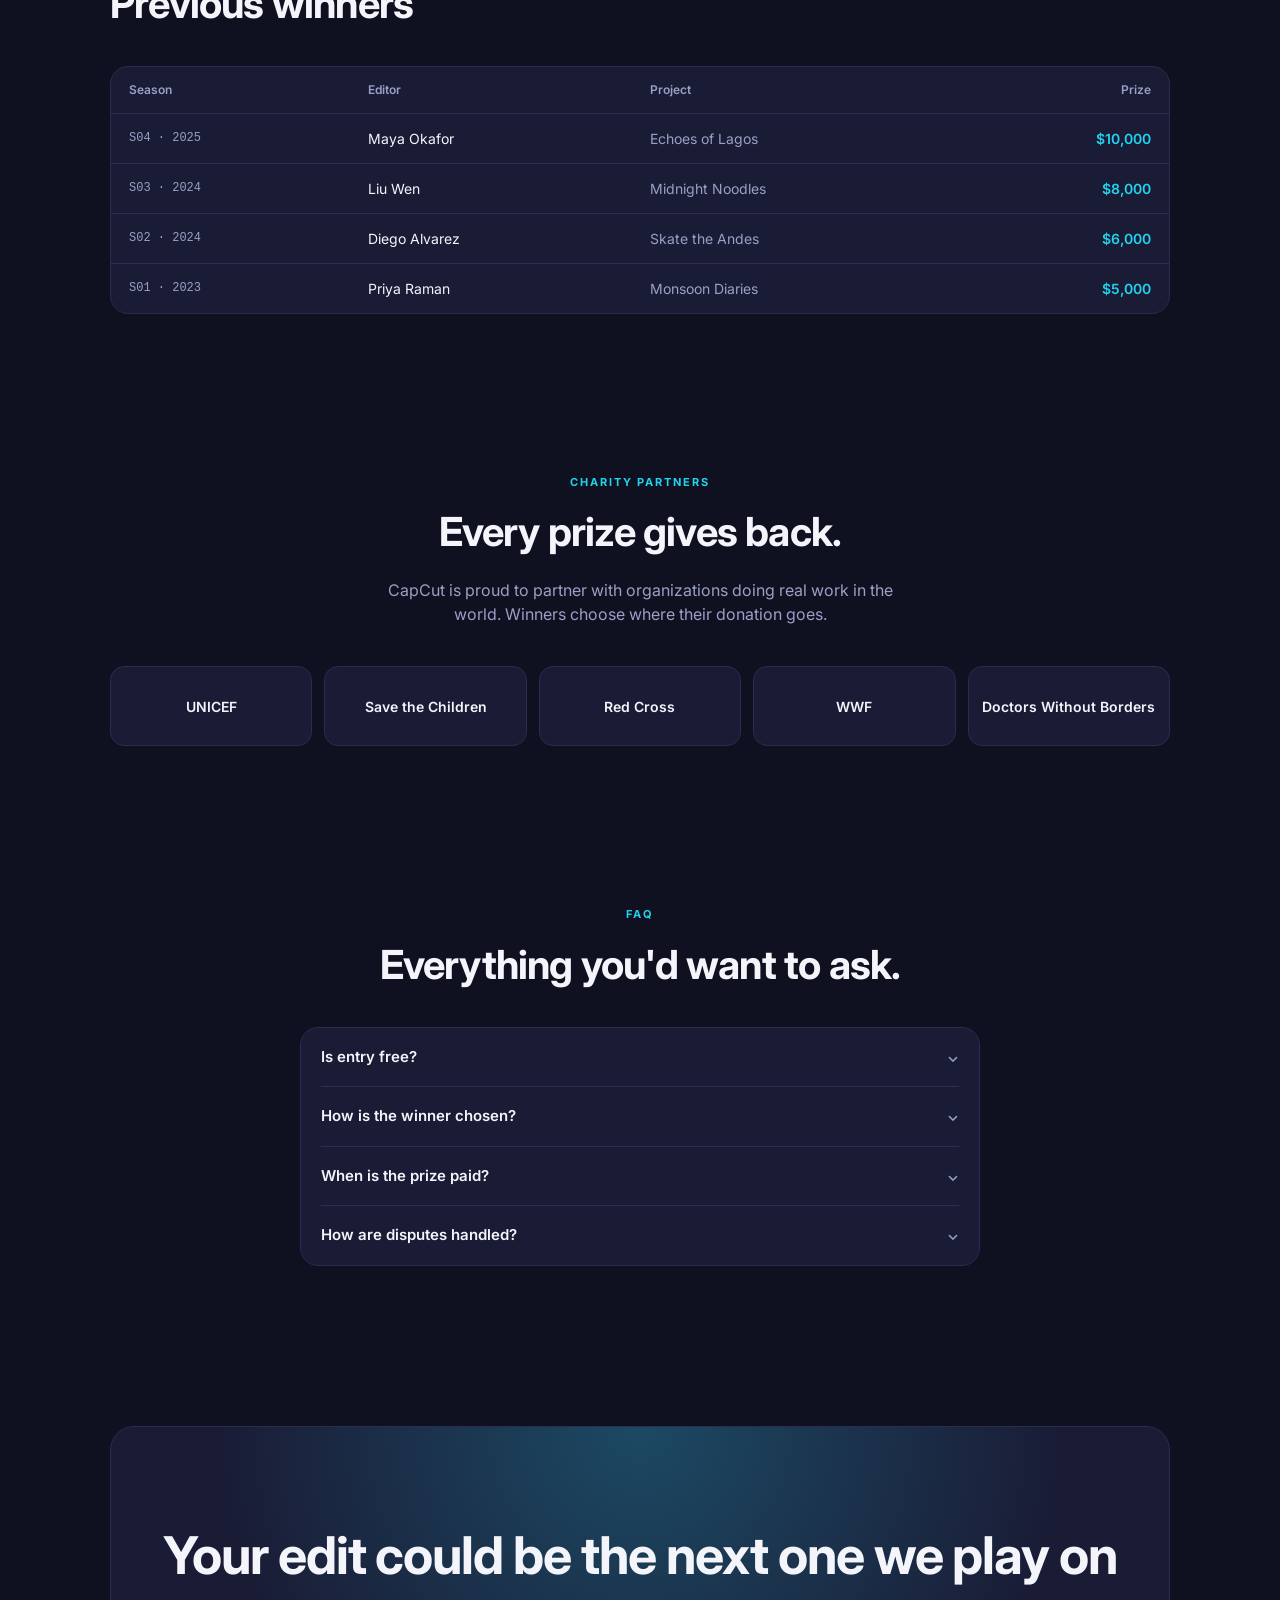
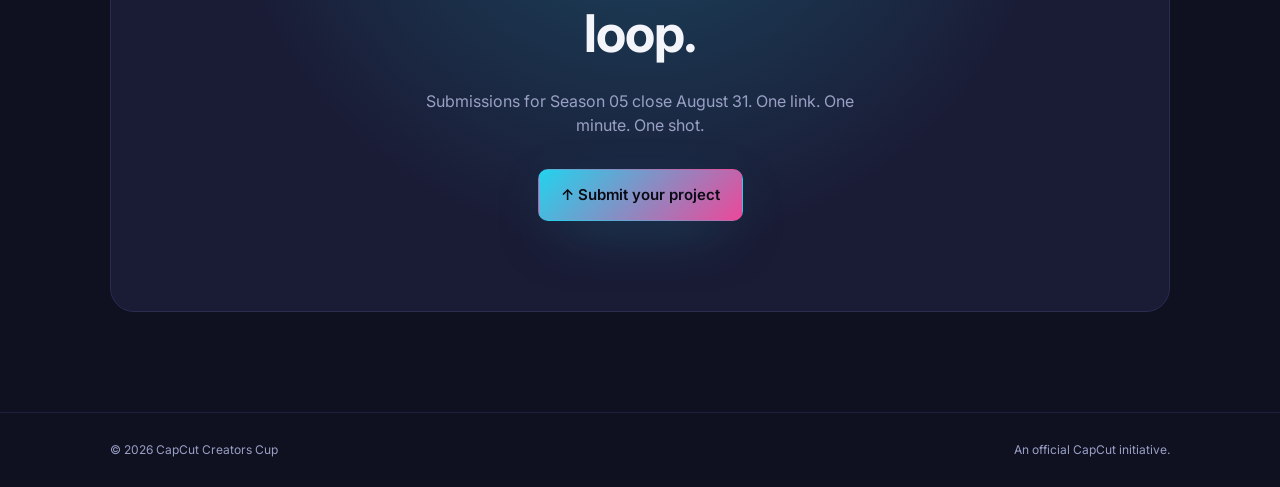
==== commit a2c46827: "Update index.html" ====
--- a/index.html
+++ b/index.html
@@ -76,7 +76,7 @@
       <div class="feature-card"><div class="ico">🏆</div><div class="big">$10,000</div><div class="muted small">Top prize</div></div>
       <div class="feature-card"><div class="ico">✨</div><div class="big">60 sec</div><div class="muted small">Format</div></div>
       <div class="feature-card"><div class="ico">⤴</div><div class="big">Aug 31</div><div class="muted small">Deadline</div></div>
-      <div class="feature-card"><div class="ico">♥</div><div class="big">10%</div><div class="muted small">Give back</div></div>
+      <div class="feature-card"><div class="ico">♥</div><div class="big">$400 Give Back</div><div class="muted small">Charity donation</div></div>
     </div>
   </div>
 </section>
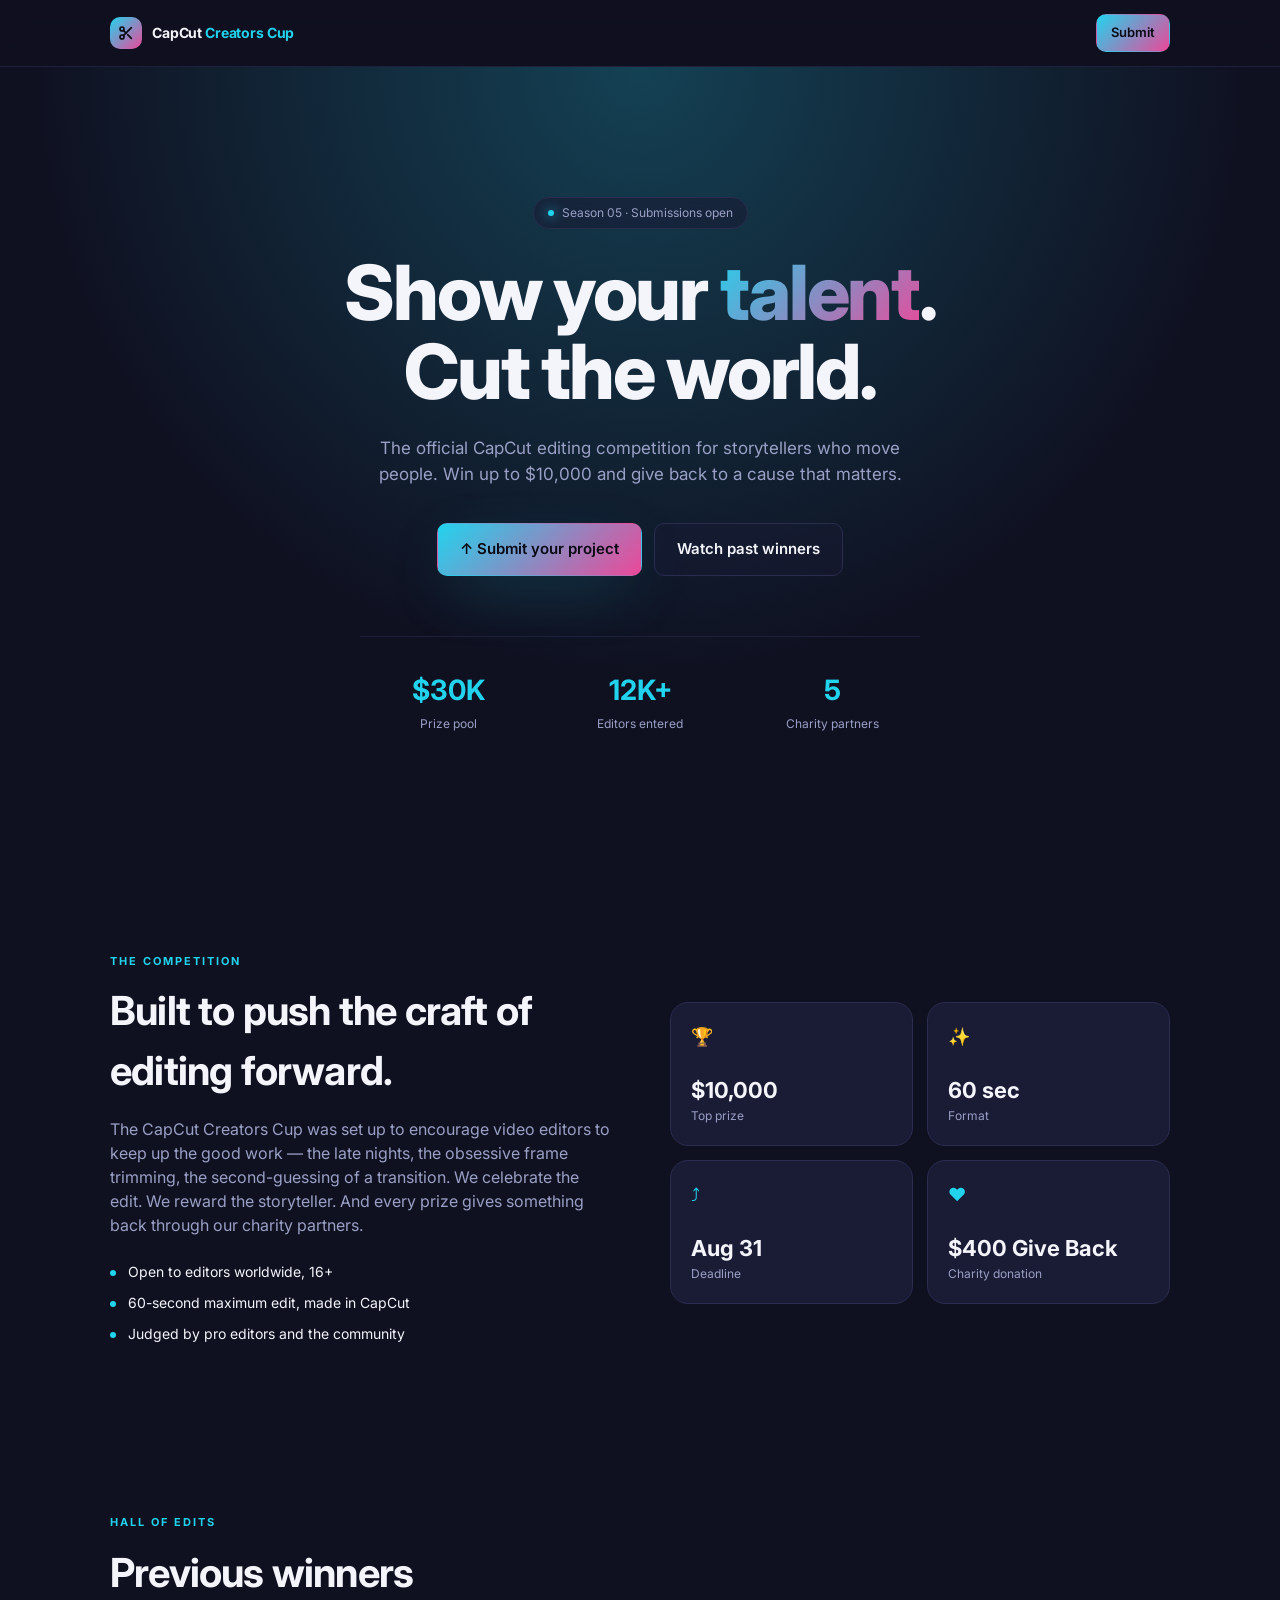
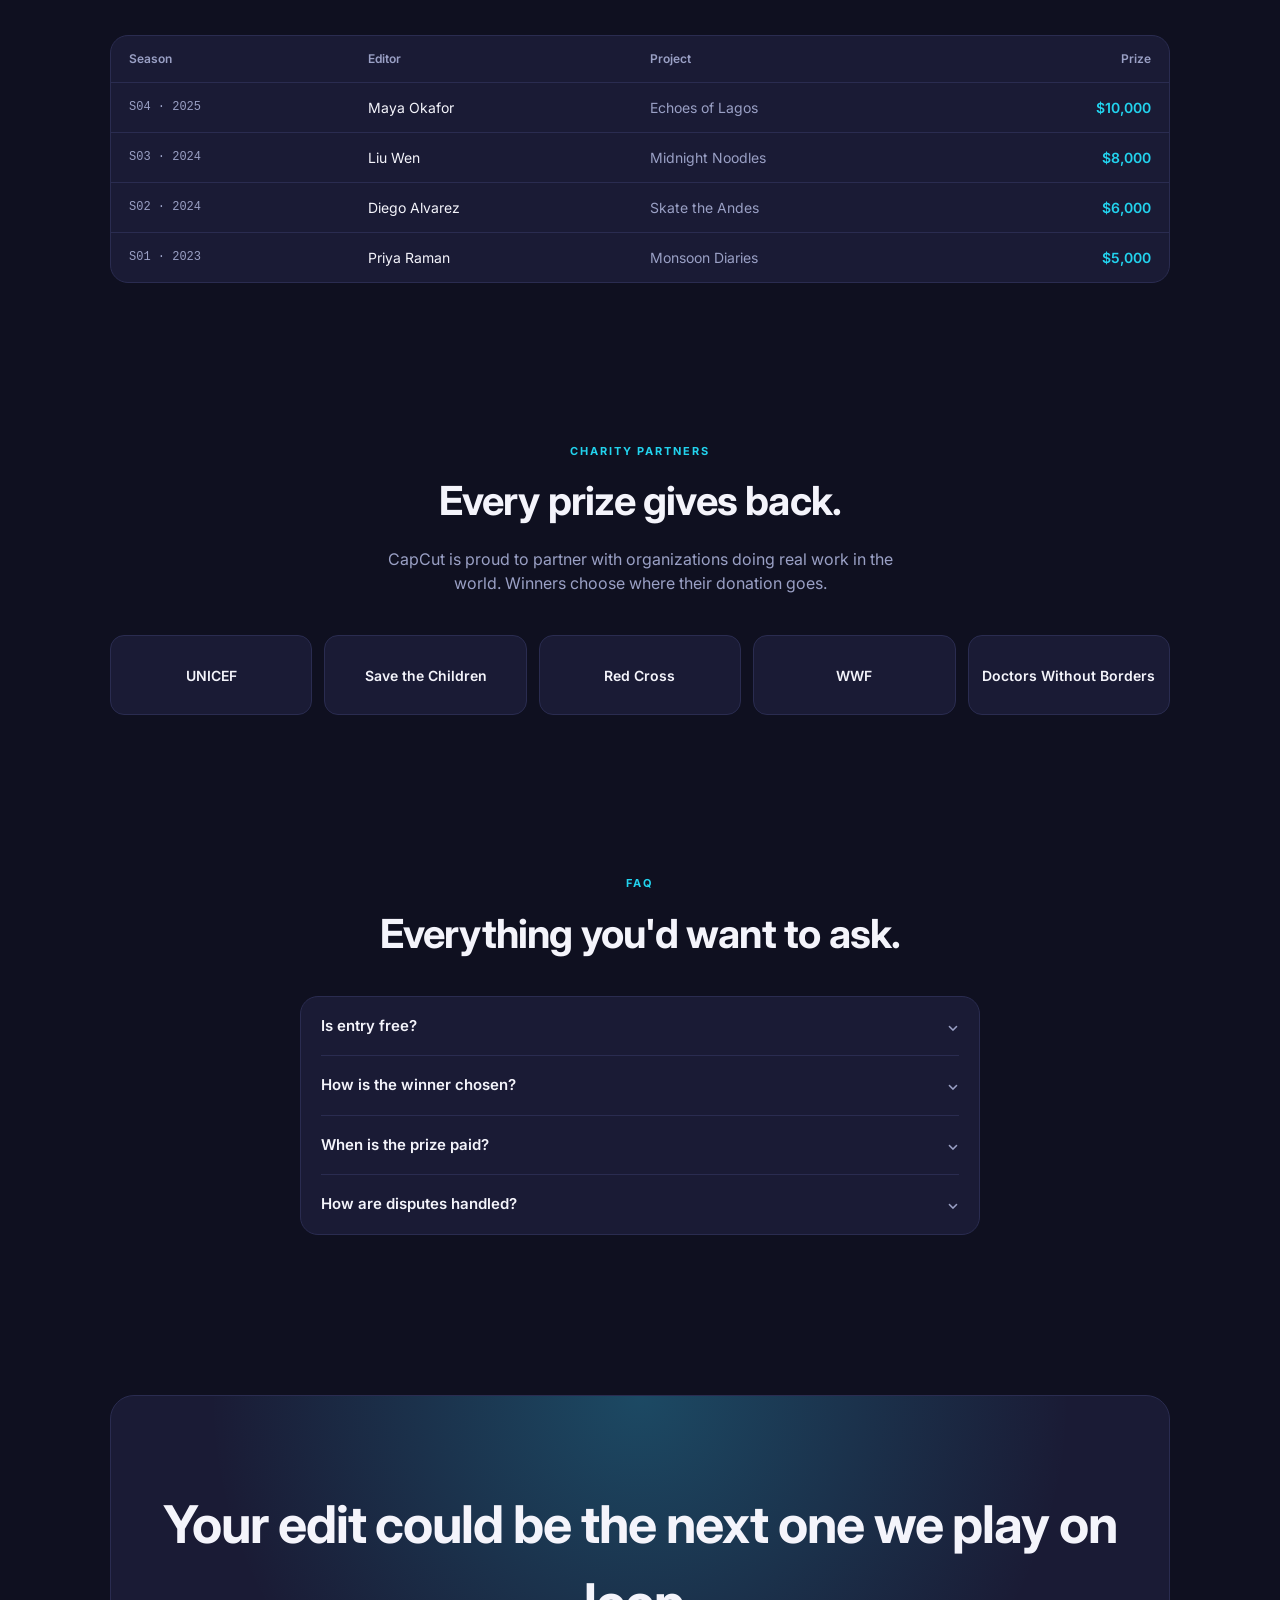
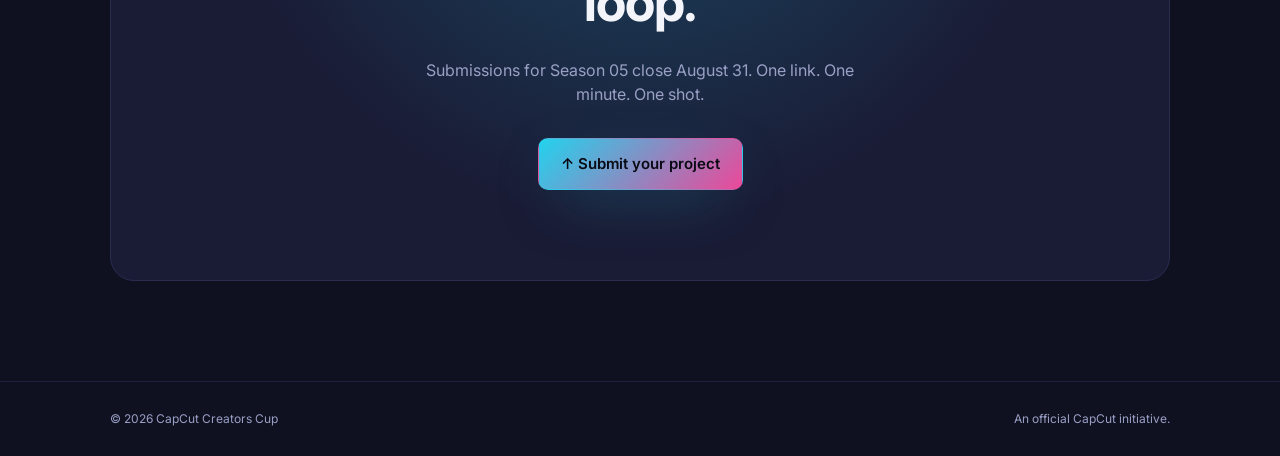
==== commit 80fbe123: "Update index.html" ====
--- a/index.html
+++ b/index.html
@@ -69,7 +69,6 @@
         <li>Open to editors worldwide, 16+</li>
         <li>60-second maximum edit, made in CapCut</li>
         <li>Judged by pro editors and the community</li>
-        <li>10% of every prize donated to a partner charity</li>
       </ul>
     </div>
     <div class="feature-grid">
